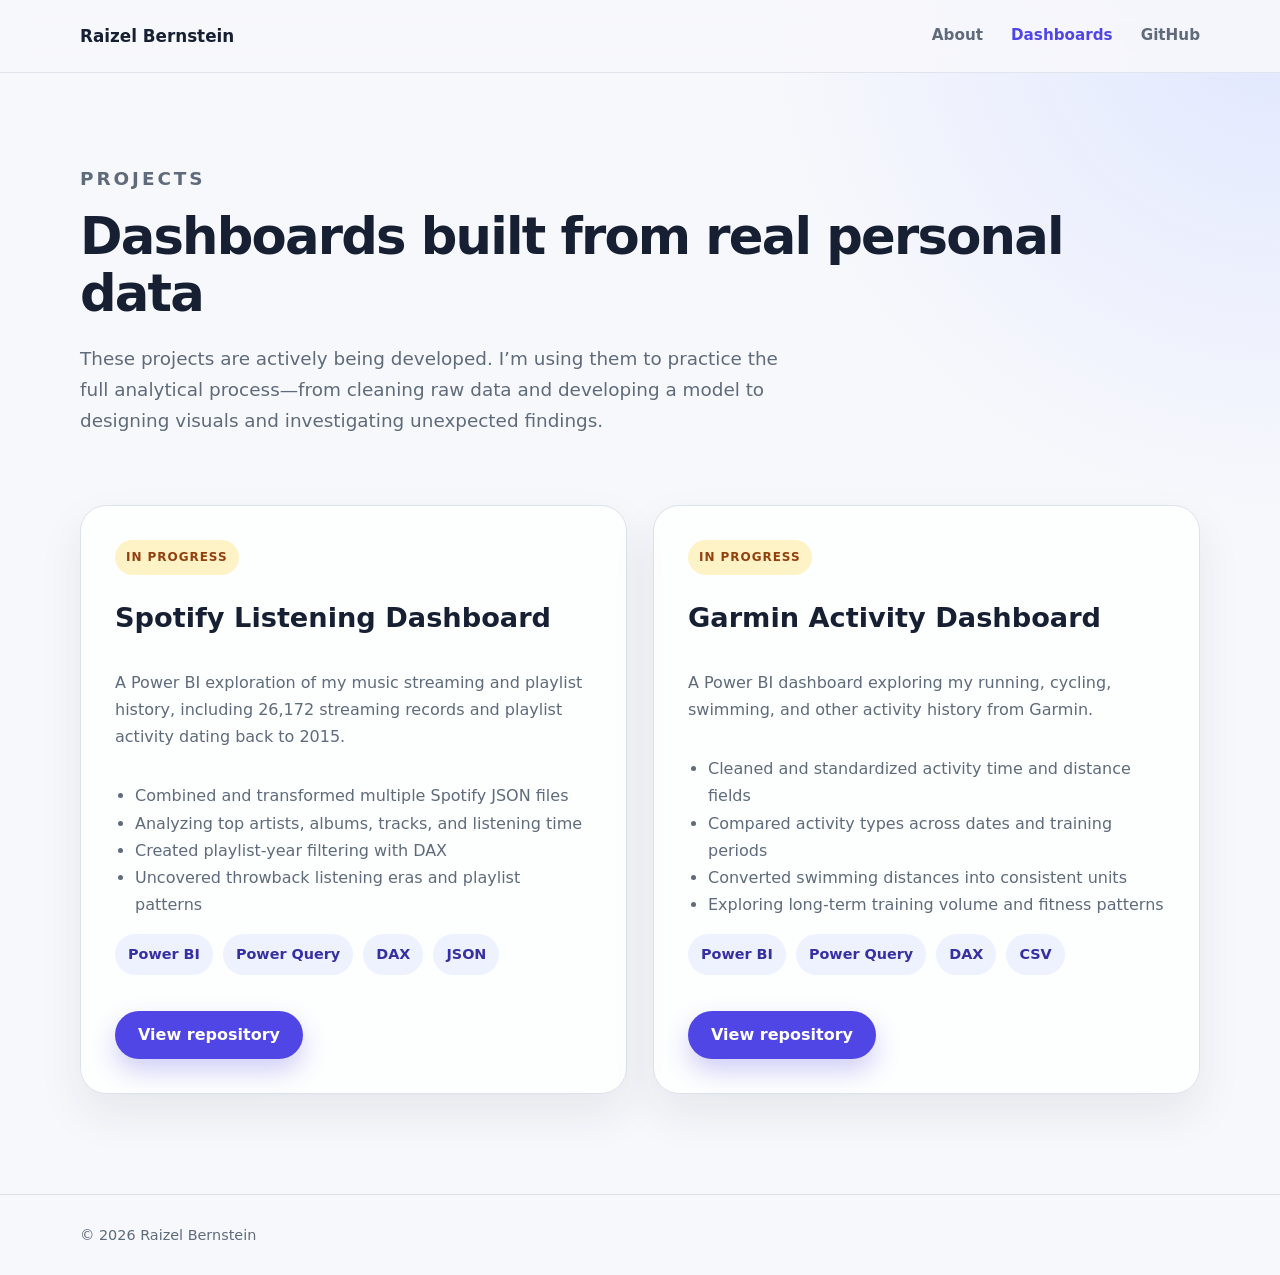
==== dashboards.html @ 79611f31 "Dashboard project page" ====
<!DOCTYPE html>
<html lang="en">
<head>
  <meta charset="UTF-8">
  <meta name="viewport" content="width=device-width, initial-scale=1.0">
  <meta
    name="description"
    content="Power BI dashboard projects by Raizel Bernstein."
  >
  <title>Dashboards | Raizel Bernstein</title>
  <link rel="stylesheet" href="styles.css">
</head>

<body>
  <header class="site-header">
    <nav class="container navigation" aria-label="Main navigation">
      <a class="brand" href="index.html">Raizel Bernstein</a>

      <div class="nav-links">
        <a href="index.html">About</a>
        <a class="active" href="dashboards.html">Dashboards</a>
        <a
          href="https://github.com/raizelistaken"
          target="_blank"
          rel="noopener"
        >
          GitHub
        </a>
      </div>
    </nav>
  </header>

  <main>
    <section class="container page-intro">
      <p class="section-label">PROJECTS</p>
      <h1>Dashboards built from real personal data</h1>

      <p>
        These projects are actively being developed. I’m using them to practice
        the full analytical process—from cleaning raw data and developing a
        model to designing visuals and investigating unexpected findings.
      </p>
    </section>

    <section class="container project-grid">
      <article class="project-card">
        <span class="status">In progress</span>

        <h2>Spotify Listening Dashboard</h2>

        <p>
          A Power BI exploration of my music streaming and playlist history,
          including 26,172 streaming records and playlist activity dating back
          to 2015.
        </p>

        <ul>
          <li>Combined and transformed multiple Spotify JSON files</li>
          <li>Analyzing top artists, albums, tracks, and listening time</li>
          <li>Created playlist-year filtering with DAX</li>
          <li>Uncovered throwback listening eras and playlist patterns</li>
        </ul>

        <div class="skill-list">
          <span>Power BI</span>
          <span>Power Query</span>
          <span>DAX</span>
          <span>JSON</span>
        </div>

        <div class="button-group">
          <a
            class="button primary"
            href="https://github.com/raizelistaken/Spotify-Dashboard"
            target="_blank"
            rel="noopener"
          >
            View repository
          </a>
        </div>
      </article>

      <article class="project-card">
        <span class="status">In progress</span>

        <h2>Garmin Activity Dashboard</h2>

        <p>
          A Power BI dashboard exploring my running, cycling, swimming, and
          other activity history from Garmin.
        </p>

        <ul>
          <li>Cleaned and standardized activity time and distance fields</li>
          <li>Compared activity types across dates and training periods</li>
          <li>Converted swimming distances into consistent units</li>
          <li>Exploring long-term training volume and fitness patterns</li>
        </ul>

        <div class="skill-list">
          <span>Power BI</span>
          <span>Power Query</span>
          <span>DAX</span>
          <span>CSV</span>
        </div>

        <div class="button-group">
          <a
            class="button primary"
            href="https://github.com/raizelistaken/garmin-power-BI-dashboard"
            target="_blank"
            rel="noopener"
          >
            View repository
          </a>
        </div>
      </article>
    </section>
  </main>

  <footer>
    <div class="container">
      <p>© 2026 Raizel Bernstein</p>
    </div>
  </footer>
</body>
</html>
---- styles.css ----
:root {
  --background: #f7f8fc;
  --surface: #ffffff;
  --text: #172033;
  --muted: #5f6b7a;
  --accent: #4f46e5;
  --accent-dark: #3730a3;
  --accent-soft: #eef2ff;
  --border: #dbe2ea;
  --shadow: 0 20px 45px rgba(23, 32, 51, 0.08);
}

* {
  box-sizing: border-box;
}

html {
  scroll-behavior: smooth;
}

body {
  margin: 0;
  color: var(--text);
  background:
    radial-gradient(circle at top right, #e0e7ff 0, transparent 32rem),
    var(--background);
  font-family:
    Inter, ui-sans-serif, system-ui, -apple-system, BlinkMacSystemFont,
    "Segoe UI", sans-serif;
  line-height: 1.7;
}

a {
  color: inherit;
}

.container {
  width: min(1120px, calc(100% - 40px));
  margin: 0 auto;
}

/* Navigation */

.site-header {
  position: sticky;
  top: 0;
  z-index: 10;
  border-bottom: 1px solid rgba(219, 226, 234, 0.8);
  background: rgba(247, 248, 252, 0.88);
  backdrop-filter: blur(14px);
}

.navigation {
  display: flex;
  align-items: center;
  justify-content: space-between;
  min-height: 72px;
}

.brand {
  color: var(--text);
  font-size: 1.05rem;
  font-weight: 750;
  text-decoration: none;
}

.nav-links {
  display: flex;
  align-items: center;
  gap: 28px;
}

.nav-links a {
  color: var(--muted);
  font-size: 0.95rem;
  font-weight: 650;
  text-decoration: none;
}

.nav-links a:hover,
.nav-links a.active {
  color: var(--accent);
}

/* Hero */

.hero {
  padding: 110px 0 90px;
}

.eyebrow,
.section-label {
  margin: 0 0 14px;
  color: var(--accent);
  font-size: 0.78rem;
  font-weight: 800;
  letter-spacing: 0.16em;
}

.hero h1 {
  max-width: 900px;
  margin: 0;
  font-size: clamp(3rem, 8vw, 6.4rem);
  line-height: 0.98;
  letter-spacing: -0.055em;
}

.hero-text {
  max-width: 700px;
  margin: 30px 0 0;
  color: var(--muted);
  font-size: 1.2rem;
}

.button-group {
  display: flex;
  flex-wrap: wrap;
  gap: 14px;
  margin-top: 36px;
}

.button {
  display: inline-flex;
  align-items: center;
  justify-content: center;
  min-height: 48px;
  padding: 0 22px;
  border: 1px solid transparent;
  border-radius: 999px;
  font-weight: 750;
  text-decoration: none;
  transition:
    transform 160ms ease,
    box-shadow 160ms ease,
    background 160ms ease;
}

.button:hover {
  transform: translateY(-2px);
}

.button.primary {
  color: #ffffff;
  background: var(--accent);
  box-shadow: 0 12px 24px rgba(79, 70, 229, 0.25);
}

.button.primary:hover {
  background: var(--accent-dark);
}

.button.secondary {
  border-color: var(--border);
  background: var(--surface);
}

/* About */

.about-grid {
  display: grid;
  grid-template-columns: 1.35fr 0.65fr;
  gap: 70px;
  align-items: start;
  padding: 80px 0;
  border-top: 1px solid var(--border);
}

.about-grid h2,
.current-work h2,
.page-intro h1 {
  margin: 0 0 22px;
  font-size: clamp(2rem, 4vw, 3.4rem);
  line-height: 1.1;
  letter-spacing: -0.035em;
}

.about-grid p,
.current-work p,
.page-intro p {
  color: var(--muted);
}

.skills-card {
  padding: 30px;
  border: 1px solid var(--border);
  border-radius: 24px;
  background: rgba(255, 255, 255, 0.78);
  box-shadow: var(--shadow);
}

.skills-card h2 {
  margin-bottom: 20px;
  font-size: 1.25rem;
}

.skill-list {
  display: flex;
  flex-wrap: wrap;
  gap: 10px;
}

.skill-list span {
  padding: 8px 13px;
  border-radius: 999px;
  color: var(--accent-dark);
  background: var(--accent-soft);
  font-size: 0.9rem;
  font-weight: 700;
}

.current-work {
  margin-bottom: 90px;
  padding: 50px;
  border-radius: 28px;
  background: var(--text);
  box-shadow: var(--shadow);
}

.current-work h2 {
  color: #ffffff;
}

.current-work p {
  max-width: 760px;
  color: #cbd5e1;
}

.text-link {
  display: inline-block;
  margin-top: 10px;
  color: #a5b4fc;
  font-weight: 750;
  text-decoration: none;
}

.text-link:hover {
  color: #ffffff;
}

/* Dashboard page */

.page-intro {
  padding: 90px 0 50px;
}

.page-intro p {
  max-width: 720px;
  font-size: 1.15rem;
}

.project-grid {
  display: grid;
  grid-template-columns: repeat(2, 1fr);
  gap: 26px;
  padding-bottom: 100px;
}

.project-card {
  display: flex;
  flex-direction: column;
  padding: 34px;
  border: 1px solid var(--border);
  border-radius: 26px;
  background: rgba(255, 255, 255, 0.82);
  box-shadow: var(--shadow);
}

.project-card h2 {
  margin: 20px 0 12px;
  font-size: 1.7rem;
}

.project-card p {
  color: var(--muted);
}

.project-card ul {
  padding-left: 20px;
  color: var(--muted);
}

.project-card .button {
  align-self: flex-start;
  margin-top: auto;
}

.status {
  align-self: flex-start;
  padding: 7px 11px;
  border-radius: 999px;
  color: #92400e;
  background: #fef3c7;
  font-size: 0.75rem;
  font-weight: 800;
  letter-spacing: 0.08em;
  text-transform: uppercase;
}

/* Footer */

footer {
  border-top: 1px solid var(--border);
}

footer .container {
  padding: 28px 0;
}

footer p {
  margin: 0;
  color: var(--muted);
  font-size: 0.9rem;
}

/* Accessibility */

a:focus-visible {
  outline: 3px solid #818cf8;
  outline-offset: 4px;
}

/* Mobile */

@media (max-width: 760px) {
  .navigation {
    align-items: flex-start;
    flex-direction: column;
    gap: 12px;
    padding: 18px 0;
  }

  .nav-links {
    gap: 18px;
  }

  .hero {
    padding: 75px 0 65px;
  }

  .about-grid,
  .project-grid {
    grid-template-columns: 1fr;
  }

  .about-grid {
    gap: 35px;
  }

  .current-work {
    padding: 32px 25px;
  }
}
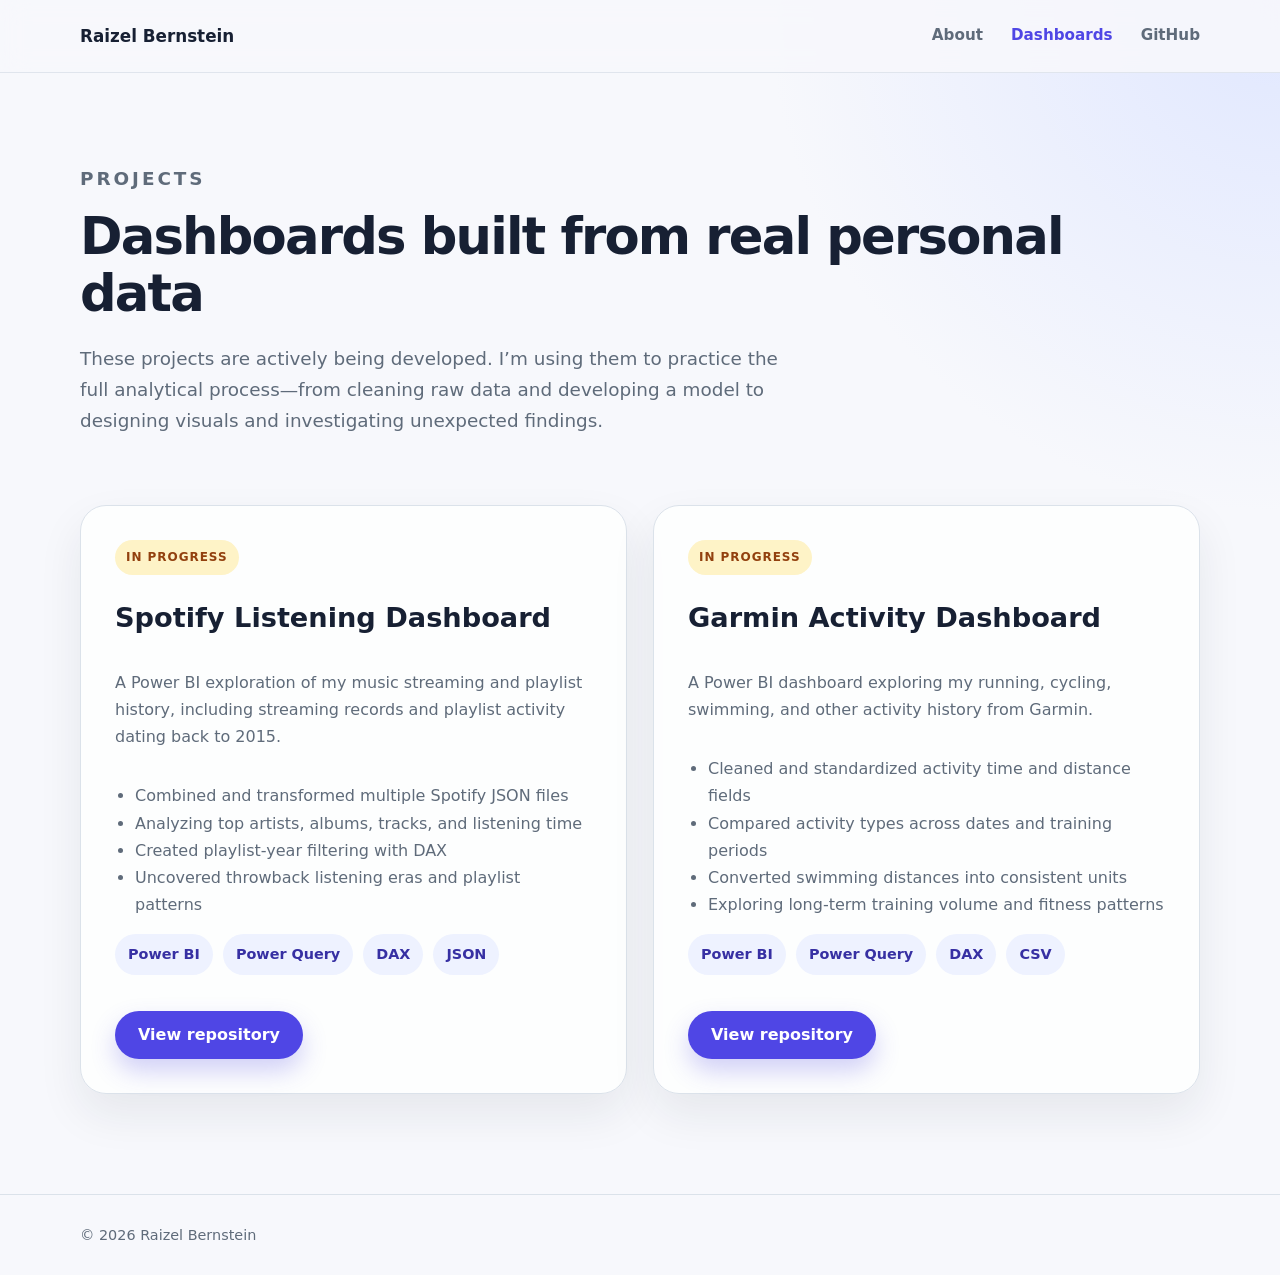
==== commit d6ba3ffd: "Update dashboards.html" ====
--- a/dashboards.html
+++ b/dashboards.html
@@ -50,7 +50,7 @@
 
         <p>
           A Power BI exploration of my music streaming and playlist history,
-          including 26,172 streaming records and playlist activity dating back
+          including streaming records and playlist activity dating back
           to 2015.
         </p>
 
--- a/styles.css
+++ b/styles.css
@@ -225,6 +225,59 @@
   color: #cbd5e1;
 }
 
+.about-sidebar {
+  display: flex;
+  flex-direction: column;
+  gap: 28px;
+}
+
+.about-grid .section-label {
+  margin-bottom: 20px;
+  color: var(--text);
+  font-size: 2.97rem;
+  font-weight: 800;
+  line-height: 1.1;
+  letter-spacing: -0.04em;
+  text-transform: none;
+}
+
+.about-intro {
+  margin: 0 0 34px;
+  font-size: 1.35rem;
+  color: #445066;
+}
+
+.favorites-title {
+    margin: 0 0 18px;
+    font-size: 1.4rem;
+    font-weight: 700;
+}
+
+.favorites-list,
+.current-list {
+  list-style: none;
+  padding: 0;
+  margin: 0;
+}
+
+.favorites-list {
+  columns: 2;
+  column-gap: 30px;
+}
+
+.favorites-list li {
+  margin-bottom: 7px;
+  break-inside: avoid;
+}
+
+.current-list li {
+  margin-bottom: 10px;
+}
+
+.current-list li:last-child {
+  margin-bottom: 0;
+}
+
 .text-link {
   display: inline-block;
   margin-top: 10px;
@@ -346,6 +399,10 @@
     gap: 35px;
   }
 
+  .favorites-list {
+  columns: 1;
+}
+
   .current-work {
     padding: 32px 25px;
   }
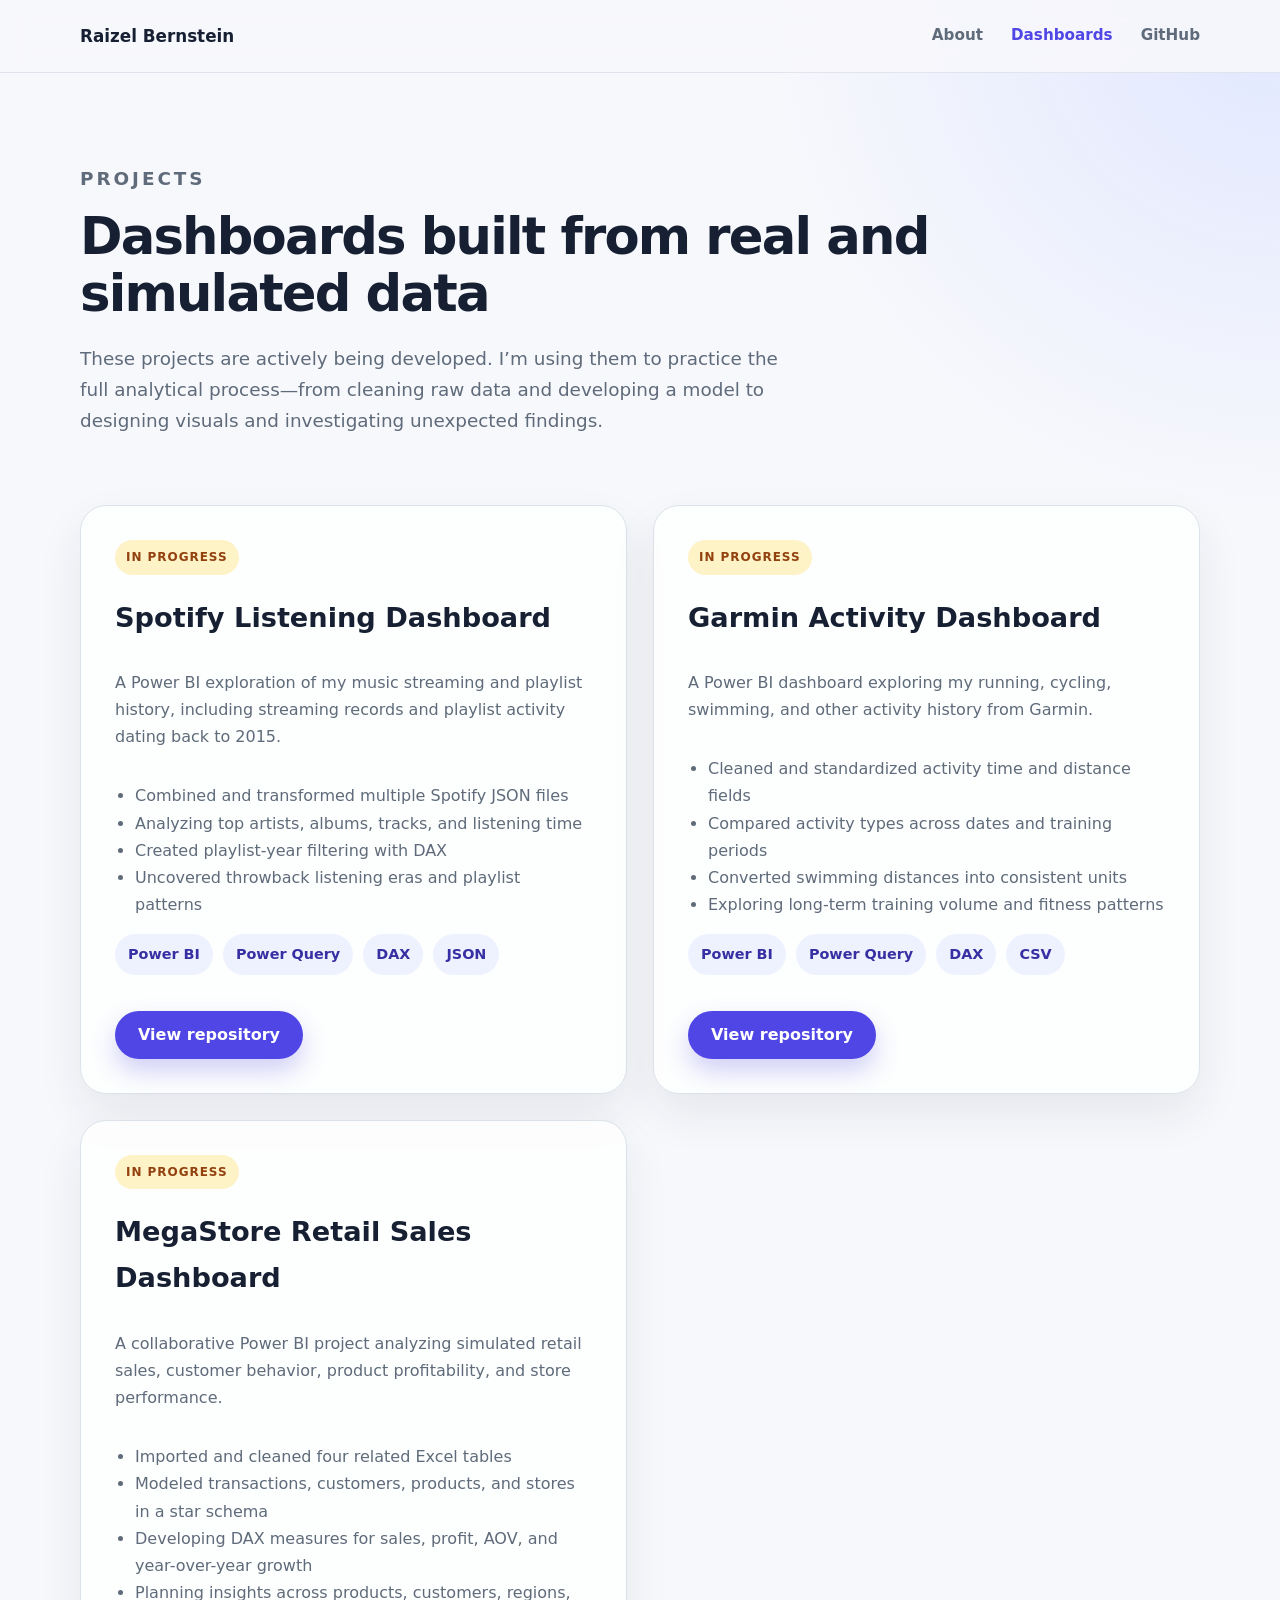
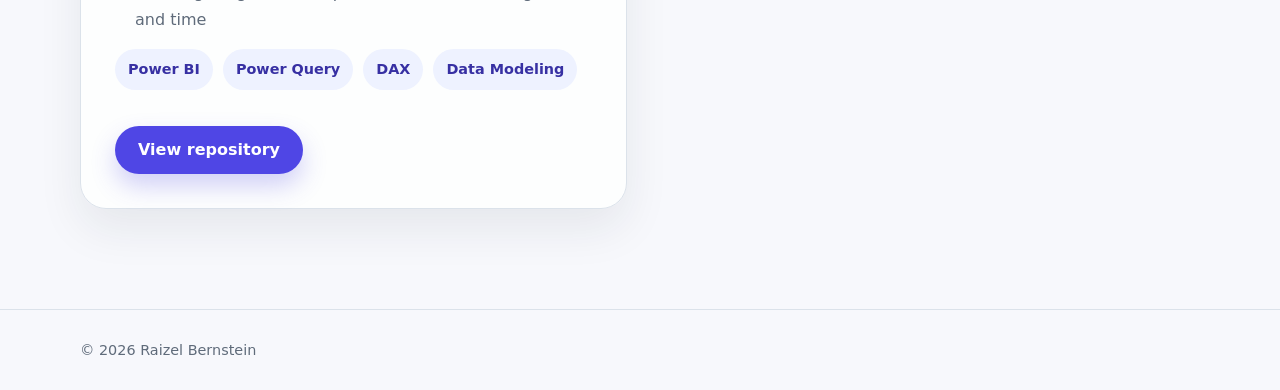
==== commit 3bcf3456: "Add MegaStore dashboard to portfolio" ====
--- a/dashboards.html
+++ b/dashboards.html
@@ -9,6 +9,16 @@
   >
   <title>Dashboards | Raizel Bernstein</title>
   <link rel="stylesheet" href="styles.css">
+  
+  <!-- Google tag (gtag.js) -->
+<script async src="https://www.googletagmanager.com/gtag/js?id=G-L27V0EQGVZ"></script>
+<script>
+  window.dataLayer = window.dataLayer || [];
+  function gtag(){dataLayer.push(arguments);}
+  gtag('js', new Date());
+
+  gtag('config', 'G-L27V0EQGVZ');
+</script>
 </head>
 
 <body>
@@ -33,7 +43,7 @@
   <main>
     <section class="container page-intro">
       <p class="section-label">PROJECTS</p>
-      <h1>Dashboards built from real personal data</h1>
+      <h1>Dashboards built from real and simulated data</h1>
 
       <p>
         These projects are actively being developed. I’m using them to practice
@@ -115,6 +125,41 @@
           </a>
         </div>
       </article>
+        <article class="project-card">
+          <span class="status">In progress</span>
+
+          <h2>MegaStore Retail Sales Dashboard</h2>
+
+          <p>
+            A collaborative Power BI project analyzing simulated retail sales,
+            customer behavior, product profitability, and store performance.
+          </p>
+
+          <ul>
+            <li>Imported and cleaned four related Excel tables</li>
+            <li>Modeled transactions, customers, products, and stores in a star schema</li>
+            <li>Developing DAX measures for sales, profit, AOV, and year-over-year growth</li>
+            <li>Planning insights across products, customers, regions, and time</li>
+          </ul>
+
+          <div class="skill-list">
+            <span>Power BI</span>
+            <span>Power Query</span>
+            <span>DAX</span>
+            <span>Data Modeling</span>
+          </div>
+
+          <div class="button-group">
+            <a
+              class="button primary"
+              href="https://github.com/raizelistaken/megastore-retail-sales-powerbi"
+              target="_blank"
+              rel="noopener"
+            >
+              View repository
+            </a>
+          </div>
+        </article>
     </section>
   </main>
 
